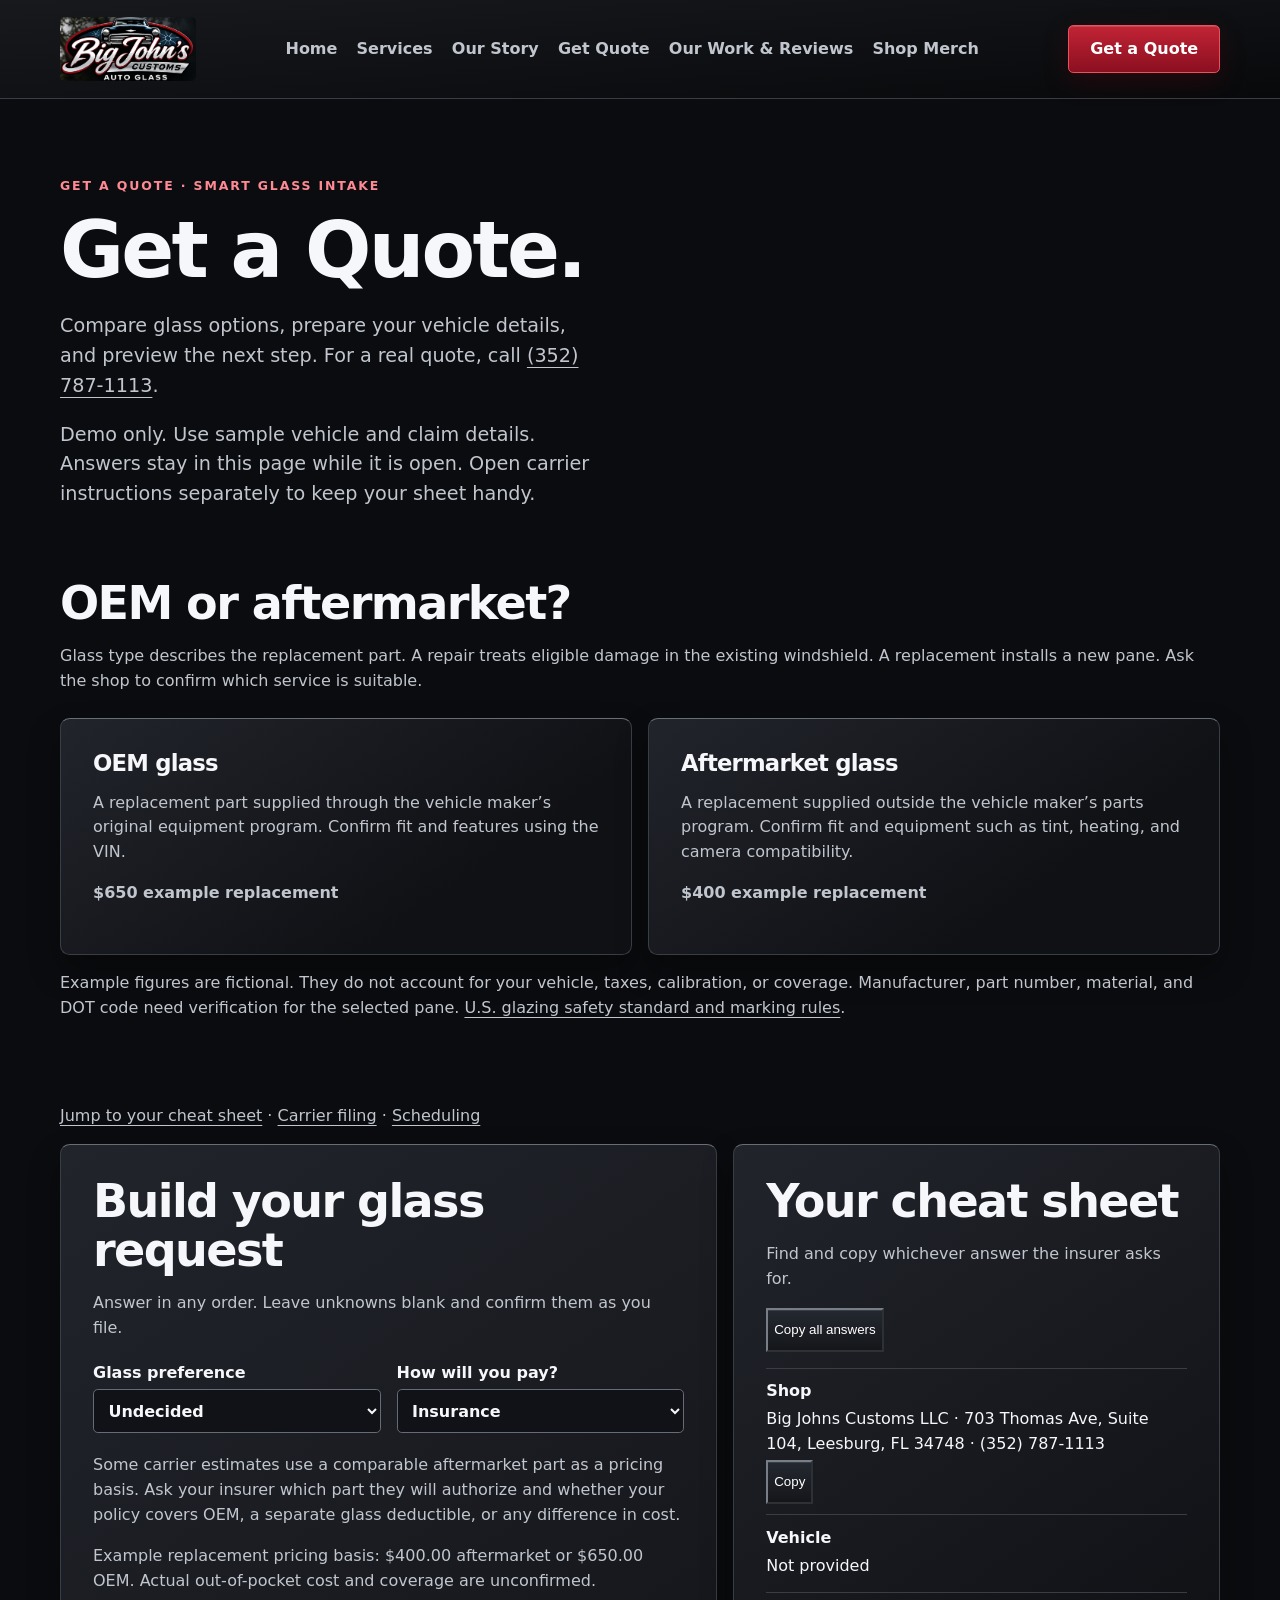
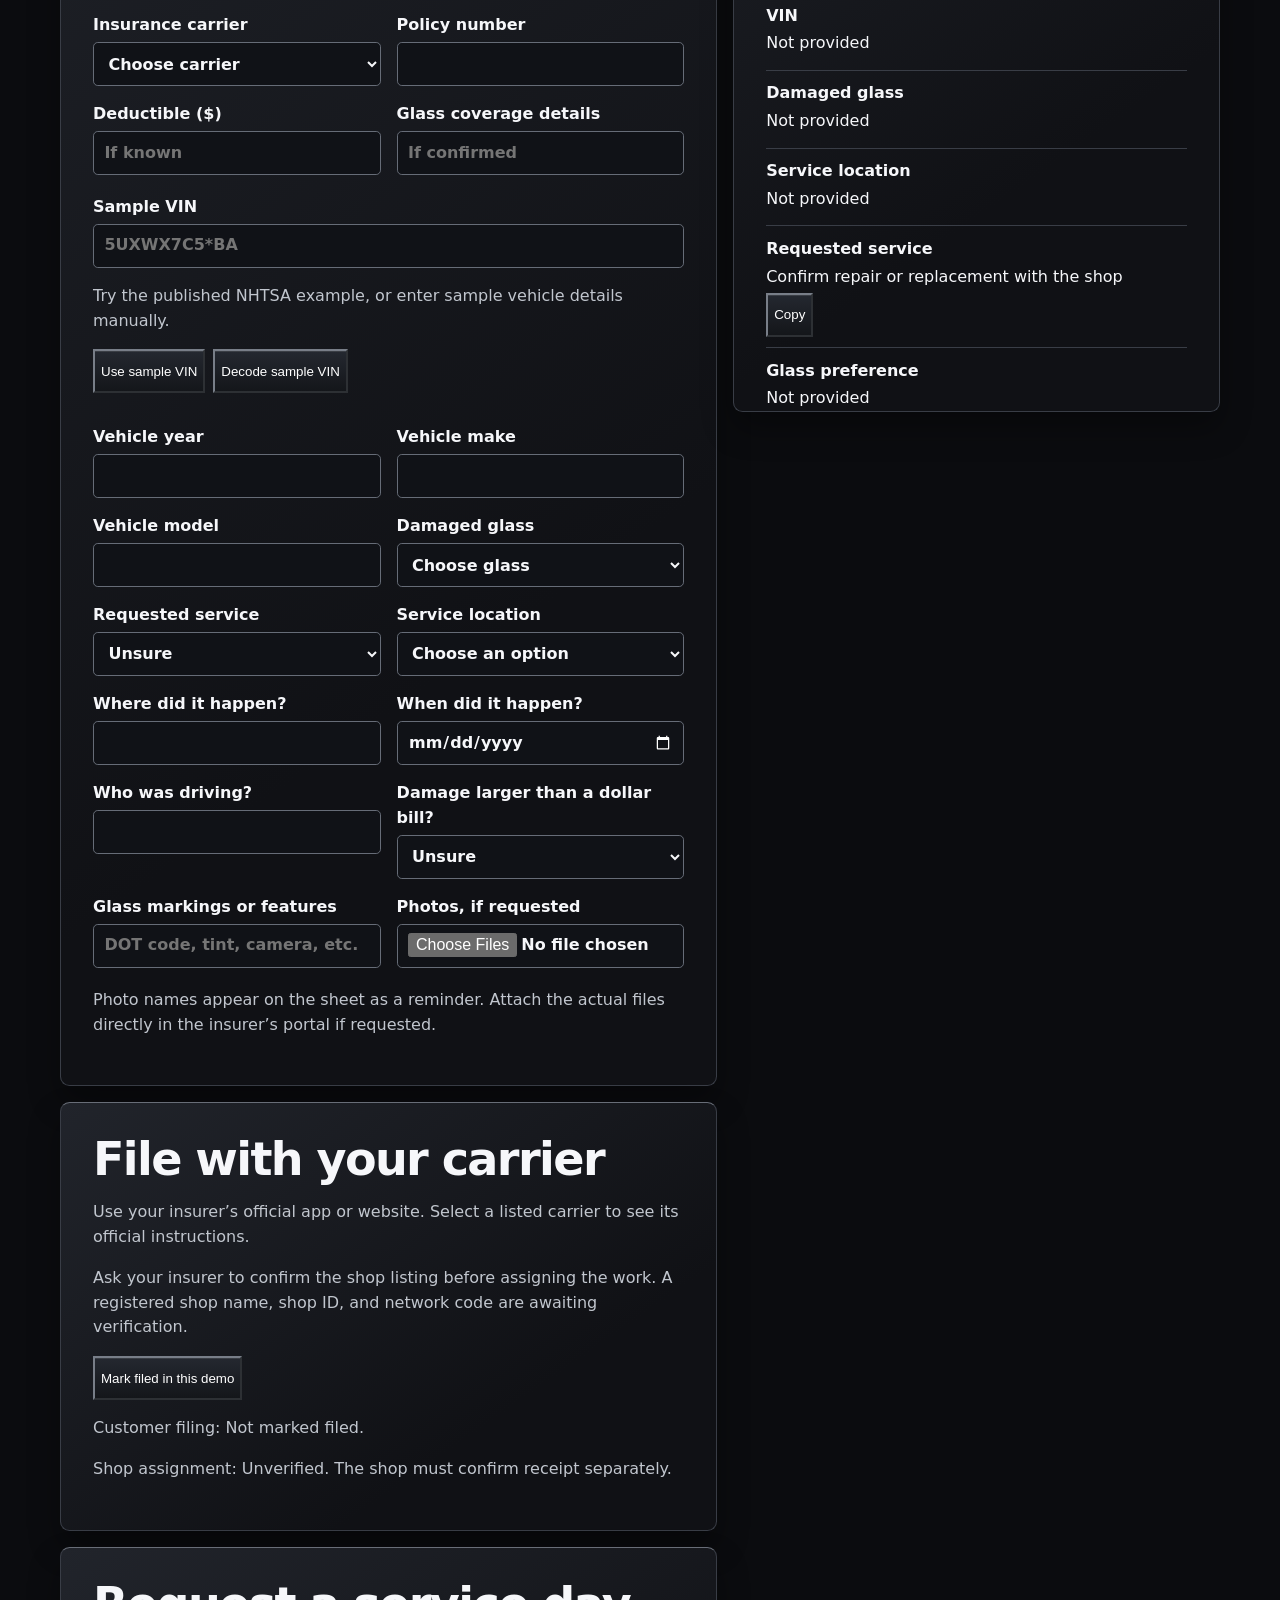
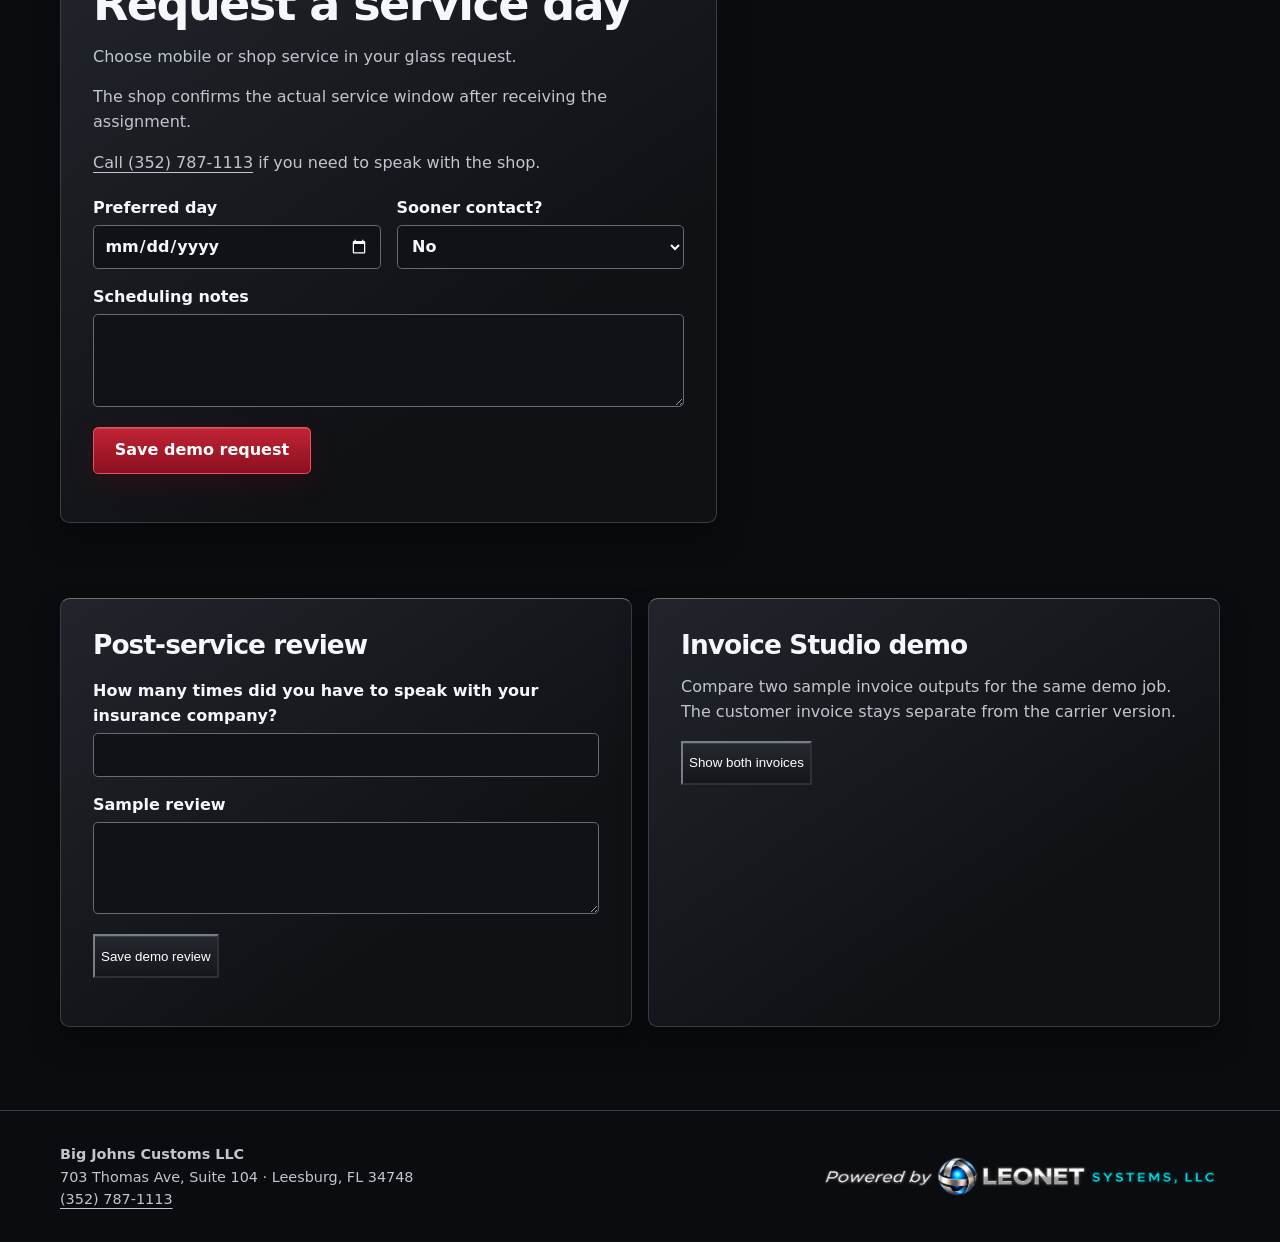
==== contact.html @ 249753dc "Add Big Johns auto glass website demo" ====
<!doctype html><html lang="en"><head><meta charset="utf-8"><meta name="viewport" content="width=device-width,initial-scale=1"><meta name="robots" content="noindex,nofollow"><title>Get a Quote | Big Johns Customs</title><link rel="stylesheet" href="styles.css"><script src="site.js" defer></script><script src="insurance.js" defer></script><meta http-equiv="Content-Security-Policy" content="default-src 'self'; form-action 'none'; connect-src 'none'; base-uri 'none'">
</head><body><a class="skip" href="#main">Skip to content</a>
<header class="header"><div class="wrap header-inner">
<a class="brand" href="index.html"><img src="assets/logo.png" alt="Big John’s Customs Auto Glass"></a>
<button class="menu secondary" type="button" aria-expanded="false" aria-controls="navigation" hidden>Menu</button>
<nav id="navigation" aria-label="Main navigation"><a href="index.html">Home</a><a href="services.html">Services</a><a href="our-story.html">Our Story</a><a href="insurance.html">Get Quote</a><a href="our-work.html">Our Work &amp; Reviews</a><a href="merch.html">Shop Merch</a></nav>
<a class="button header-quote" href="contact.html#quote">Get a Quote</a>
</div></header>
<main id="main" class="wrap insurance-page">
<section class="intro">
<p class="eyebrow">Get a Quote · Smart Glass Intake</p>
<h1>Get a Quote.</h1>
<p>Compare glass options, prepare your vehicle details, and preview the next step. For a real quote, call <a href="tel:+13527871113">(352) 787-1113</a>.</p>
<p>Demo only. Use sample vehicle and claim details. Answers stay in this page while it is open. Open carrier instructions separately to keep your sheet handy.</p>
</section>
<section class="block" id="quote" aria-labelledby="glass-options">
<h2 id="glass-options">OEM or aftermarket?</h2>
<p>Glass type describes the replacement part. A repair treats eligible damage in the existing windshield. A replacement installs a new pane. Ask the shop to confirm which service is suitable.</p>
<div class="cards two">
<article><h3>OEM glass</h3><p>A replacement part supplied through the vehicle maker’s original equipment program. Confirm fit and features using the VIN.</p><p><strong>$650 example replacement</strong></p></article>
<article><h3>Aftermarket glass</h3><p>A replacement supplied outside the vehicle maker’s parts program. Confirm fit and equipment such as tint, heating, and camera compatibility.</p><p><strong>$400 example replacement</strong></p></article>
</div>
<p>Example figures are fictional. They do not account for your vehicle, taxes, calibration, or coverage. Manufacturer, part number, material, and DOT code need verification for the selected pane. <a href="https://www.govinfo.gov/app/details/CFR-2025-title49-vol6/CFR-2025-title49-vol6-sec571-205" target="_blank" rel="noopener noreferrer">U.S. glazing safety standard and marking rules</a>.</p>
</section>
<p><a href="#sheet-heading">Jump to your cheat sheet</a> · <a href="#filing">Carrier filing</a> · <a href="#schedule">Scheduling</a></p><div class="insurance-layout">
<div>
<form id="claim" class="form-panel" autocomplete="off">
<h2>Build your glass request</h2>
<p>Answer in any order. Leave unknowns blank and confirm them as you file.</p>
<div class="fields">
<label>Glass preference<select name="preference"><option value="">Undecided</option><option>OEM</option><option>Aftermarket</option></select></label>
<label>How will you pay?<select name="payment"><option value="insurance">Insurance</option><option value="cash">Cash / out of pocket</option></select></label>
</div>
<div id="insurance-cost"><p>Some carrier estimates use a comparable aftermarket part as a pricing basis. Ask your insurer which part they will authorize and whether your policy covers OEM, a separate glass deductible, or any difference in cost.</p><p id="estimate"></p></div>
<p id="cash-cost" hidden></p>
<div id="carrier-fields" class="fields">
<label>Insurance carrier<select name="carrier"><option value="">Choose carrier</option><option value="geico">GEICO</option><option value="progressive">Progressive</option><option value="other">Other / not listed</option></select></label>
<label id="other-carrier" hidden>Carrier name<input name="otherCarrier" maxlength="80"></label><label>Policy number<input name="policy" maxlength="80"></label>
<label>Deductible ($)<input name="deductible" type="number" min="0" step=".01" placeholder="If known"></label>
<label>Glass coverage details<input name="coverage" maxlength="160" placeholder="If confirmed"></label>
<label id="carrier-question" class="full" hidden><span></span><input name="extra" maxlength="160"></label>
</div>
<div class="fields">
<div class="full"><label>Sample VIN<input name="vin" maxlength="17" placeholder="5UXWX7C5*BA" aria-describedby="vin-note"></label><p id="vin-note">Try the published NHTSA example, or enter sample vehicle details manually.</p><div class="intake-vin-actions"><button type="button" class="secondary" id="vin-sample">Use sample VIN</button><button type="button" class="secondary" id="vin-decode">Decode sample VIN</button></div><p id="vin-status" role="status"></p></div>
<label>Vehicle year<input name="year" inputmode="numeric" maxlength="4"></label>
<label>Vehicle make<input name="make" maxlength="60"></label>
<label>Vehicle model<input name="model" maxlength="60"></label>
<label>Damaged glass<select name="glass"><option value="">Choose glass</option><option>Windshield</option><option>Left front vent</option><option>Right front vent</option><option>Left front door</option><option>Right front door</option><option>Left rear door</option><option>Right rear door</option><option>Left quarter glass</option><option>Right quarter glass</option><option>Rear windshield</option><option>Front door (side unsure)</option><option>Rear door (side unsure)</option><option>Quarter glass (side unsure)</option><option>Other / unsure</option></select></label>
<label>Requested service<select name="service"><option value="">Unsure</option><option>Repair</option><option>Replacement</option></select></label>
<label>Service location<select name="serviceLocation"><option value="">Choose an option</option><option>Mobile</option><option>Leesburg shop</option><option>Either</option></select></label>
<label>Where did it happen?<input name="incidentPlace" maxlength="160"></label>
<label>When did it happen?<input name="incidentDate" type="date"></label>
<label>Who was driving?<input name="driver" maxlength="100"></label>
<label>Damage larger than a dollar bill?<select name="size"><option value="">Unsure</option><option>Yes</option><option>No</option></select></label>
<label>Glass markings or features<input name="specs" maxlength="160" placeholder="DOT code, tint, camera, etc."></label>
<label>Photos, if requested<input name="photos" type="file" accept="image/*" multiple></label>
</div>
<p>Photo names appear on the sheet as a reminder. Attach the actual files directly in the insurer’s portal if requested.</p>
</form>
<section class="form-panel insurance-panel" id="filing">
<h2>File with your carrier</h2>
<p id="carrier-instructions"></p>
<p><a id="carrier-link" target="_blank" rel="noopener noreferrer" hidden></a></p>
<p id="assignment-guide"></p>
<button class="secondary" type="button" id="mark-filed">Mark filed in this demo</button>
<p id="claim-status" role="status">Customer filing: Not marked filed.</p>
<p>Shop assignment: Unverified. The shop must confirm receipt separately.</p>
</section>
<section class="form-panel insurance-panel" id="schedule">
<h2>Request a service day</h2>
<p id="schedule-location"></p><p id="schedule-guide">The shop will confirm the appointment window after receiving the assignment.</p><p> <a href="tel:+13527871113">Call (352) 787-1113</a> if you need to speak with the shop.</p>
<form id="schedule-form">
<div class="fields">
<label>Preferred day<input name="day" type="date" required></label>
<label>Sooner contact?<select name="sooner"><option>No</option><option>Yes</option></select></label>
<label class="full">Scheduling notes<textarea name="notes" rows="3" maxlength="500"></textarea></label>
</div>
<button class="button" type="submit" disabled>Save demo request</button>
<p id="schedule-result" role="status"></p>
</form>
</section>
</div>
<aside class="form-panel insurance-sheet" aria-labelledby="sheet-heading">
<h2 id="sheet-heading" tabindex="-1">Your cheat sheet</h2>
<p>Find and copy whichever answer the insurer asks for.</p>
<button type="button" class="secondary" id="copy-all">Copy all answers</button>
<p id="copy-status" role="status"></p>
<dl id="sheet"></dl>
</aside>
</div>
<section class="block cards two" aria-label="Demo records">
<article><h2>Post-service review</h2>
<form id="feedback-form">
<div class="fields">
<label class="full">How many times did you have to speak with your insurance company?<input name="calls" type="number" min="0" step="1" required></label>
<label class="full">Sample review<textarea name="review" rows="3" maxlength="500"></textarea></label>
</div><button class="secondary" type="submit" disabled>Save demo review</button><p id="feedback-result" role="status"></p>
</form></article>
<article><h2>Invoice Studio demo</h2>
<p>Compare two sample invoice outputs for the same demo job. The customer invoice stays separate from the carrier version.</p>
<button class="secondary" type="button" id="show-invoices">Show both invoices</button>
<div id="invoices" hidden><h3>Standard customer invoice</h3><pre id="customer-invoice"></pre><h3>Insurance invoice</h3><pre id="carrier-invoice"></pre></div>
</article>
</section>
</main>
<footer><div class="wrap footer-inner"><div><strong>Big Johns Customs LLC</strong><br>703 Thomas Ave, Suite 104 · Leesburg, FL 34748<br><a href="tel:+13527871113">(352) 787-1113</a></div><div class="leonet-footer"><img src="assets/leonet-footer.png" alt="Powered by LeoNet Systems, LLC" width="2048" height="682"></div></div></footer>
</body></html>
---- styles.css ----
:root {
  color-scheme: dark;
  --black: #0b0c0f;
  --surface: #14161b;
  --line: #393d46;
  --ink: #f6f7fa;
  --muted: #c1c6ce;
  --red: #b41829;
  --bright: #ff8a94;
  font: 100%/1.55 system-ui, "Segoe UI", sans-serif;
}
*, *::before, *::after { box-sizing: border-box; }
body { margin: 0; background: var(--black); color: var(--ink); }
img { display: block; max-width: 100%; }
[hidden] { display: none !important; }
a { color: inherit; text-underline-offset: .25em; }
:focus-visible { outline: 3px solid #ffabb2; outline-offset: 4px; }
.wrap { width: min(1160px, calc(100% - 3rem)); margin-inline: auto; }
.skip { position: fixed; inset: .5rem auto auto .5rem; z-index: 5; background: white; color: black; padding: .75rem; transform: translateY(-160%); }
.skip:focus { transform: none; }
.header { border-bottom: 1px solid var(--line); background: linear-gradient(175deg,#17191d,#08090b); }
.header-inner { display: flex; align-items: center; justify-content: space-between; gap: 1.5rem; min-height: 6.15rem; }
.brand img { width: 136px; border-radius: .3rem; }
nav { display: flex; gap: clamp(1rem,3vw,2.6rem); }
nav a { text-decoration: none; color: var(--muted); font-weight: 650; padding: .7rem 0; }
nav a:hover, nav a[aria-current] { color: white; box-shadow: inset 0 -2px #ef4254; }
.button, .menu { display: inline-flex; align-items: center; justify-content: center; min-height: 46px; padding: .65rem 1.3rem; border: 1px solid #e8515e; border-radius: .32rem; color: white; font: inherit; font-weight: 780; text-decoration: none; cursor: pointer; background: linear-gradient(#c12435,#8b0f20); box-shadow: inset 0 1px #ffffff26,0 8px 25px #75001140; transition: filter .18s ease; }
.button:hover, .menu:hover { filter: brightness(1.2); }
.secondary { border-color: #787e88; background: linear-gradient(#242830,#14161a); box-shadow: inset 0 1px #ffffff1a; }
.hero { position: relative; isolation: isolate; display: grid; align-items: center; min-height: clamp(31rem,47vw,42rem); overflow: hidden; background: #111319; }
.hero-photo { position: absolute; z-index: -2; width: 70%; height: 100%; right: 0; top: 0; object-fit: cover; object-position: center 54%; }
.hero::after { content: ""; position: absolute; z-index: -1; inset: 0; background: linear-gradient(90deg,#0b0c0f 24%,#0b0c0ff2 34%,#0b0c0f18 77%),linear-gradient(0deg,#0b0c0fa8,transparent 35%); }
.hero-copy { padding-block: 4rem; }
.eyebrow { margin: 0 0 .85rem; color: var(--bright); text-transform: uppercase; letter-spacing: .15em; font-size: .78rem; font-weight: 800; }
h1, h2, h3 { line-height: 1.06; margin: 0 0 .85rem; letter-spacing: -.035em; }
h1 { font-size: clamp(3rem,6.1vw,6.1rem); font-weight: 900; }
h1 em { font-style: normal; color: #e0e3e8; }
h2 { font-size: clamp(1.65rem,3.6vw,3.1rem); }
h3 { font-size: 1.42rem; }
p, address { color: var(--muted); }
.hero-copy > p:not(.eyebrow), .intro > p:not(.eyebrow) { max-width: 44ch; font-size: clamp(1rem,1.5vw,1.2rem); }
.actions { display: flex; flex-wrap: wrap; gap: .75rem; margin-top: 1.65rem; }
.strip { background: linear-gradient(#272a30,#17191e); border-block: 1px solid var(--line); }
.strip-grid { display: grid; grid-template-columns: repeat(3,1fr); text-align: center; }
.strip span { padding: 1rem .55rem; font-weight: 740; }
.strip span + span { border-left: 1px solid var(--line); }
.block { padding-block: clamp(1.8rem,4vw,4rem); }
.intro { padding-top: clamp(2.4rem,6vw,5rem); }
.intro .button { margin-top: .65rem; }
.cards { display: grid; grid-template-columns: repeat(3,minmax(0,1fr)); gap: 1rem; margin-top: 1.5rem; }
.cards.two { grid-template-columns: repeat(2,minmax(0,1fr)); }
.cards article, .form-panel { border: 1px solid var(--line); border-top-color: #686d77; border-radius: .6rem; background: linear-gradient(145deg,#21242b,#101115 70%); padding: clamp(1.1rem,3vw,2rem); box-shadow: 0 1rem 2rem #0005; }
.cards article h2 { font-size: 1.65rem; }
.cards article span { display: block; color: var(--bright); font-size: .8rem; font-weight: 750; letter-spacing: .1em; margin-bottom: .9rem; text-transform: uppercase; }
.cards a, .text-link, .phone { color: var(--bright); font-weight: 760; }
.split { display: grid; grid-template-columns: 1.12fr 1fr; align-items: center; gap: clamp(1.2rem,5vw,4.2rem); }
.split img { width: 100%; aspect-ratio: 16 / 10; object-fit: cover; border: 1px solid var(--line); border-radius: .5rem; }
.quote-band { margin-top: 2rem; padding-block: 2.5rem; border-block: 1px solid #73434a; background: radial-gradient(ellipse at 85% 50%,#3a1018,#171218 68%); }
.quote-inner, .footer-inner { display: flex; justify-content: space-between; align-items: center; gap: 1rem; flex-wrap: wrap; }
.quote-inner h2 { margin: 0; }
footer { padding-block: 2rem; color: var(--muted); font-size: .9rem; border-top: 1px solid var(--line); }
.leonet-footer {
  position: relative;
  width: min(400px, 100%);
  aspect-ratio: 1912 / 226;
  margin-inline-start: auto;
  overflow: hidden;
}
/* Frame the visible mark with a small margin inside the original PNG. */
.leonet-footer img {
  position: absolute;
  width: calc(100% * 2048 / 1912);
  max-width: none;
  height: auto;
  left: calc(-100% * 72 / 1912);
  top: calc(-100% * 228 / 226);
}
.contact-grid { display: grid; grid-template-columns: minmax(0,1fr) minmax(0,2fr); align-items: start; gap: clamp(1.5rem,5vw,4rem); }
.contact-info h2 { font-size: 1.8rem; }
.phone { display: inline-block; font-size: 1.25rem; margin-bottom: .9rem; }
address { font-style: normal; }
.fields { display: grid; grid-template-columns: repeat(2,minmax(0,1fr)); gap: 1rem; margin: 1.25rem 0; }
.full { grid-column: 1 / -1; }
label { display: grid; align-content: start; gap: .25rem; font-weight: 650; }
label small { font-weight: normal; color: var(--muted); }
input, select, textarea { width: 100%; min-height: 44px; padding: .5rem .65rem; font: inherit; color: var(--ink); background: #101217; border: 1px solid #666c77; border-radius: .3rem; }
textarea { resize: vertical; }
.form-result { padding: 1rem; border: 1px solid #69b68e; background: #10251d; color: #effff6; border-radius: .3rem; }
.glass-explorer {
  display: grid;
  grid-template-columns: minmax(0, 1.65fr) minmax(0, 1fr);
  border: 1px solid var(--line);
  border-radius: .75rem;
  overflow: hidden;
  background: #14161b;
}
.vehicle-stage {
  display: grid;
  align-content: center;
  background: radial-gradient(ellipse at 50% 38%, #323b47, #11141a 73%);
  padding: .5rem .75rem 1rem;
}
#glass-vehicle { display: block; width: 100%; height: auto; max-height: 32rem; object-fit: contain; background: #000; }
.glass-parts { display: flex; flex-wrap: wrap; gap: .45rem; }
.glass-parts button {
  min-height: 44px;
  padding: .45rem .75rem;
  background: #20242c;
  color: var(--ink);
  border: 1px solid #666c77;
  border-radius: .35rem;
  font: inherit;
  font-weight: 650;
  cursor: pointer;
}
.glass-parts button:hover { background: #343b46; }
.glass-parts button[aria-pressed="true"] { background: #163749; border-color: #8bd4ed; }
.glass-details { padding: clamp(1rem, 3vw, 2rem); border-left: 1px solid var(--line); }
.glass-description { min-height: 11rem; margin-top: 1.3rem; padding-top: 1.3rem; border-top: 1px solid var(--line); }
@media (max-width: 760px) {
  .glass-explorer { grid-template-columns: 1fr; }
  .glass-details { border-left: 0; border-top: 1px solid var(--line); }
}
@media (max-width: 760px) {
  .wrap { width: calc(100% - 2rem); }
  .header-inner { min-height: 4.5rem; flex-wrap: wrap; gap: .6rem; padding-block: .5rem; }
  .brand { margin-right: auto; }
  .brand img { width: 102px; }
  .header-quote { order: 0; }
  nav { width: 100%; order: 1; justify-content: space-between; gap: .4rem; }
  .menu, .header-quote { padding-inline: .65rem; }
  .hero { min-height: 0; align-items: end; }
  .hero-photo { width: 100%; height: 56%; object-position: center 56%; }
  .hero::after { background: linear-gradient(0deg,#0b0c0f 50%,#0b0c0f00 84%); }
  .hero-copy { padding-block: clamp(12rem,48vw,20rem) 2rem; }
  .strip span { font-size: .78rem; }
  .cards, .split, .contact-grid { grid-template-columns: 1fr; }
}
@media (max-width: 460px) {
  .cards.two, .fields { grid-template-columns: 1fr; }
  h1 { font-size: clamp(2.6rem,11vw,3.2rem); }
}
@media (prefers-reduced-motion: reduce) {
  *, *::before, *::after { transition: none !important; }
}



#glass-vehicle, .orbit-dial { touch-action: pan-y; cursor: grab; }
#glass-vehicle:active, .orbit-dial:active { cursor: grabbing; }
.orbit-dial { justify-self: center; display: grid; grid-auto-flow: column; align-items: center; gap: .45rem; margin-top: .7rem; padding: .45rem .75rem; min-height: 44px; border: 1px solid #737986; border-radius: 999px; background: #17191f; color: #fff; }
.orbit-dial span { font-size: 1.35rem; }
.orbit-hint { text-align: center; font-size: .9rem; margin: .35rem 0 0; }

/* Insurance cheat sheet */
.insurance-page { padding-bottom: 2rem; }
.insurance-layout { display: grid; grid-template-columns: minmax(0,1.35fr) minmax(0,1fr); align-items: start; gap: 1rem; }
.insurance-panel { margin-top: 1rem; }
.insurance-sheet { position: sticky; top: 1rem; max-height: calc(100vh - 2rem); overflow: auto; }
.insurance-sheet dl > div { border-top: 1px solid var(--line); padding: .65rem 0; }
.insurance-sheet dt { font-weight: 700; }
.insurance-sheet dd { margin: .2rem 0; overflow-wrap: anywhere; }
.insurance-page button { min-height: 44px; }
.insurance-page input[type=file] { max-width: 100%; min-width: 0; }
.insurance-page pre { white-space: pre-wrap; overflow-wrap: anywhere; }
.insurance-page [hidden] { display: none !important; }
@media (max-width: 850px) {
  .insurance-layout { grid-template-columns: 1fr; }
  .insurance-layout > div { display: contents; }
  .insurance-sheet { position: static; max-height: none; grid-row: 2; }
}

/* Our Work & Reviews */
.header nav { flex-wrap: wrap; column-gap: clamp(.75rem, 1.5vw, 1.6rem); row-gap: .15rem; }
.header nav a { white-space: nowrap; }
.header-quote { flex-shrink: 0; }
.work-page { padding-bottom: 3rem; }
.work-controls { display: flex; flex-wrap: wrap; align-items: center; gap: .55rem; margin-block: .85rem; }
.work-controls [aria-pressed="true"], .work-thumb[aria-pressed="true"] { border-color: #ef5367; background: #321b23; }
.work-gallery, .review-card { border: 1px solid var(--line); border-radius: .8rem; background: linear-gradient(145deg,#252831,#101115 75%); }
.work-gallery { overflow: hidden; }
.work-stage { background: #07080a; touch-action: pan-y; }
.work-stage:empty { display: none; }
.work-stage video, .work-stage img { width: 100%; display: block; max-height: 34rem; object-fit: contain; }
.work-photo-button { border: 0; padding: 0; background: #07080a; width: 100%; display: block; cursor: zoom-in; }
.work-compare { position: relative; aspect-ratio: 4 / 3; max-height: 34rem; overflow: hidden; background: #07080a; }
.work-compare .work-photo-button { position: absolute; inset: 0; height: 100%; }
.work-compare img { height: 100%; }
.work-compare::after { content: ""; pointer-events: none; position: absolute; top: 0; bottom: 0; left: var(--split,50%); border-left: 2px solid #f6f3f4; }
.work-compare-controls { display: flex; align-items: center; gap: .6rem; padding: .75rem 1rem; }
.work-compare-controls input { flex: 1; min-width: 0; accent-color: #ef5367; padding: 0; }
.work-caption { display: flex; justify-content: space-between; gap: 1rem; padding: 1rem; }
.work-caption h3 { margin: .2rem 0; }
.work-caption p { margin: .25rem 0; }
.work-caption .work-controls { flex-wrap: nowrap; align-self: start; }
.work-thumbs { display: flex; overflow-x: auto; gap: .65rem; padding: 0 1rem 1rem; }
.work-thumb { flex: 0 0 9.5rem; background: #191b21; color: inherit; border: 1px solid var(--line); border-radius: .5rem; overflow: hidden; padding: 0; text-align: left; }
.work-thumb img { display: block; width: 100%; height: 5rem; object-fit: cover; }
.work-thumb span { display: block; padding: .45rem; }
.work-lightbox { background: #101115; color: inherit; border: 1px solid var(--line); border-radius: .75rem; max-width: 94vw; padding: .75rem; }
.work-lightbox::backdrop { background: #000d; }
.work-lightbox img { display: block; max-width: 100%; max-height: 77vh; object-fit: contain; margin-top: .5rem; }
.review-card blockquote { margin: 0; color: #fff; font-size: clamp(1.25rem,3vw,2rem); }
.work-demo { margin-top: 2rem; }
.work-demo summary { cursor: pointer; font-weight: 700; }
.work-record { display: flex; align-items: center; flex-wrap: wrap; gap: .65rem; min-width: 0; border: 1px solid var(--line); margin-block: .7rem; padding: .65rem; }
.work-record input { width: auto; min-height: auto; }
.work-page button { min-height: 44px; }
.work-page [hidden], .work-home-feature[hidden] { display: none !important; }
@media (prefers-reduced-motion: no-preference) {
  .work-thumb, .work-controls button { transition: background-color .2s, border-color .2s; }
}

/* Smart intake */
.intake-vin-actions { display:flex; gap:.5rem; flex-wrap:wrap; }
.insurance-page #quote { scroll-margin-top:1rem; }
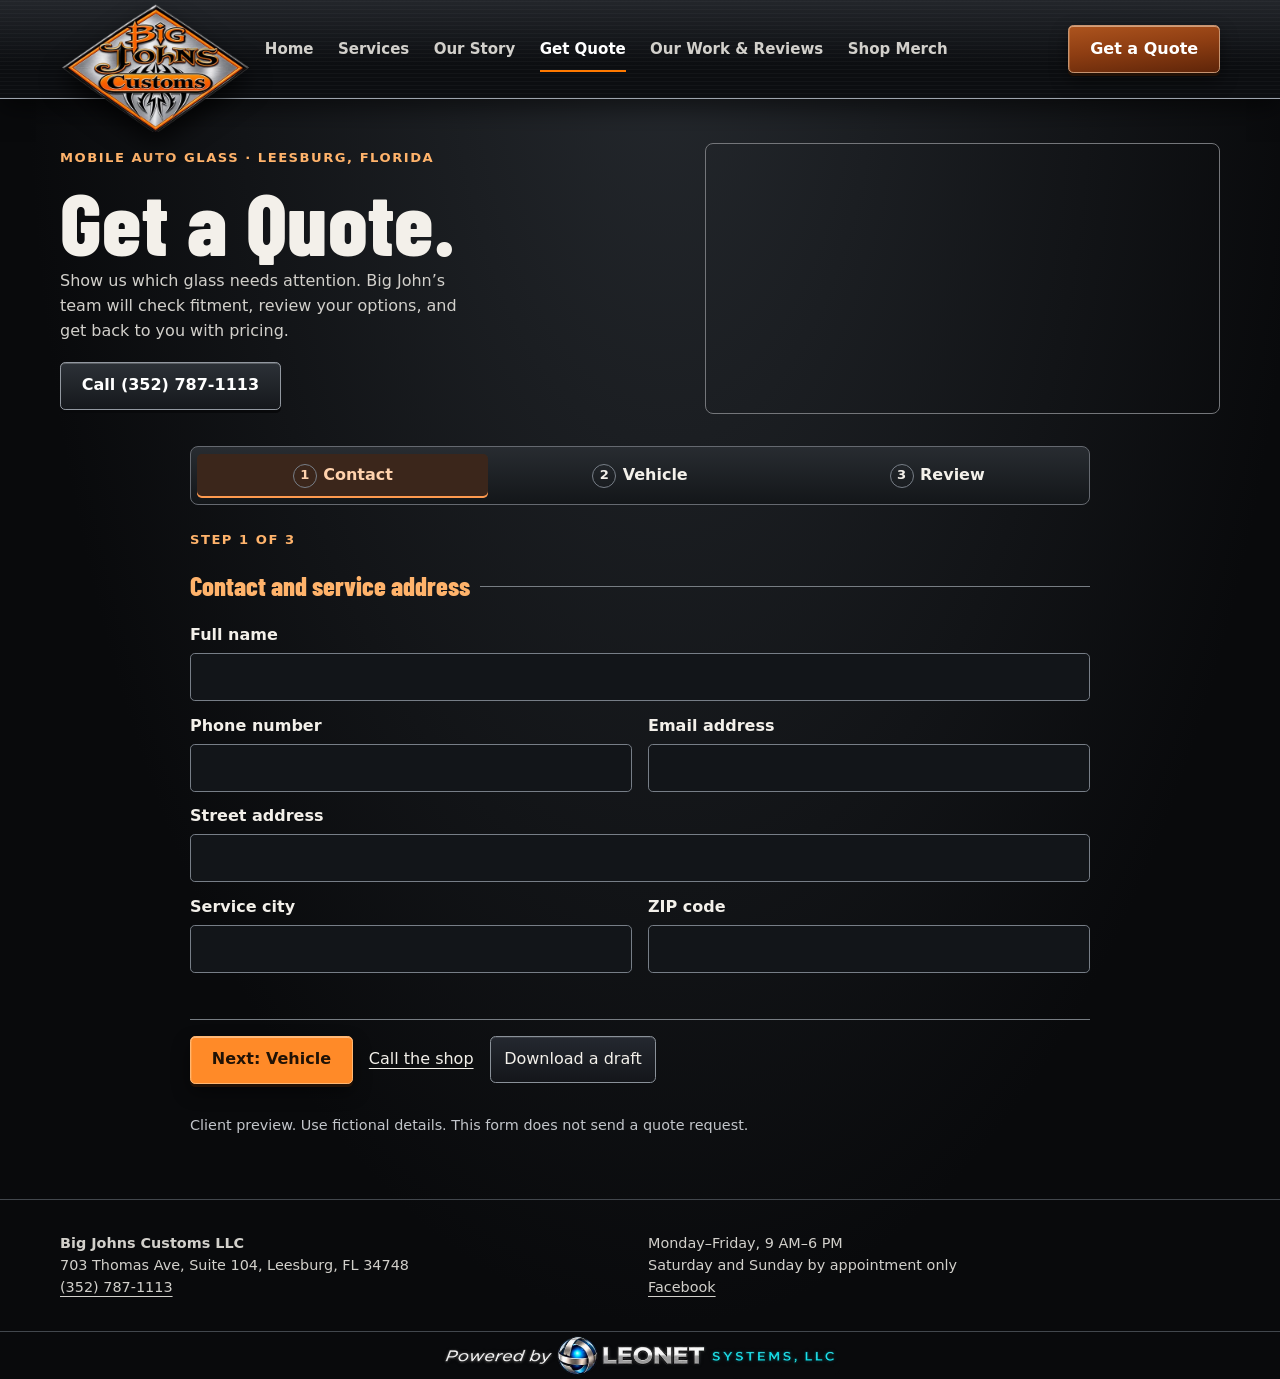
==== commit 8fa48c90: "Update Big John's client reveal preview" ====
--- a/contact.html
+++ b/contact.html
@@ -1,107 +1 @@
-<!doctype html><html lang="en"><head><meta charset="utf-8"><meta name="viewport" content="width=device-width,initial-scale=1"><meta name="robots" content="noindex,nofollow"><title>Get a Quote | Big Johns Customs</title><link rel="stylesheet" href="styles.css"><script src="site.js" defer></script><script src="insurance.js" defer></script><meta http-equiv="Content-Security-Policy" content="default-src 'self'; form-action 'none'; connect-src 'none'; base-uri 'none'">
-</head><body><a class="skip" href="#main">Skip to content</a>
-<header class="header"><div class="wrap header-inner">
-<a class="brand" href="index.html"><img src="assets/logo.png" alt="Big John’s Customs Auto Glass"></a>
-<button class="menu secondary" type="button" aria-expanded="false" aria-controls="navigation" hidden>Menu</button>
-<nav id="navigation" aria-label="Main navigation"><a href="index.html">Home</a><a href="services.html">Services</a><a href="our-story.html">Our Story</a><a href="insurance.html">Get Quote</a><a href="our-work.html">Our Work &amp; Reviews</a><a href="merch.html">Shop Merch</a></nav>
-<a class="button header-quote" href="contact.html#quote">Get a Quote</a>
-</div></header>
-<main id="main" class="wrap insurance-page">
-<section class="intro">
-<p class="eyebrow">Get a Quote · Smart Glass Intake</p>
-<h1>Get a Quote.</h1>
-<p>Compare glass options, prepare your vehicle details, and preview the next step. For a real quote, call <a href="tel:+13527871113">(352) 787-1113</a>.</p>
-<p>Demo only. Use sample vehicle and claim details. Answers stay in this page while it is open. Open carrier instructions separately to keep your sheet handy.</p>
-</section>
-<section class="block" id="quote" aria-labelledby="glass-options">
-<h2 id="glass-options">OEM or aftermarket?</h2>
-<p>Glass type describes the replacement part. A repair treats eligible damage in the existing windshield. A replacement installs a new pane. Ask the shop to confirm which service is suitable.</p>
-<div class="cards two">
-<article><h3>OEM glass</h3><p>A replacement part supplied through the vehicle maker’s original equipment program. Confirm fit and features using the VIN.</p><p><strong>$650 example replacement</strong></p></article>
-<article><h3>Aftermarket glass</h3><p>A replacement supplied outside the vehicle maker’s parts program. Confirm fit and equipment such as tint, heating, and camera compatibility.</p><p><strong>$400 example replacement</strong></p></article>
-</div>
-<p>Example figures are fictional. They do not account for your vehicle, taxes, calibration, or coverage. Manufacturer, part number, material, and DOT code need verification for the selected pane. <a href="https://www.govinfo.gov/app/details/CFR-2025-title49-vol6/CFR-2025-title49-vol6-sec571-205" target="_blank" rel="noopener noreferrer">U.S. glazing safety standard and marking rules</a>.</p>
-</section>
-<p><a href="#sheet-heading">Jump to your cheat sheet</a> · <a href="#filing">Carrier filing</a> · <a href="#schedule">Scheduling</a></p><div class="insurance-layout">
-<div>
-<form id="claim" class="form-panel" autocomplete="off">
-<h2>Build your glass request</h2>
-<p>Answer in any order. Leave unknowns blank and confirm them as you file.</p>
-<div class="fields">
-<label>Glass preference<select name="preference"><option value="">Undecided</option><option>OEM</option><option>Aftermarket</option></select></label>
-<label>How will you pay?<select name="payment"><option value="insurance">Insurance</option><option value="cash">Cash / out of pocket</option></select></label>
-</div>
-<div id="insurance-cost"><p>Some carrier estimates use a comparable aftermarket part as a pricing basis. Ask your insurer which part they will authorize and whether your policy covers OEM, a separate glass deductible, or any difference in cost.</p><p id="estimate"></p></div>
-<p id="cash-cost" hidden></p>
-<div id="carrier-fields" class="fields">
-<label>Insurance carrier<select name="carrier"><option value="">Choose carrier</option><option value="geico">GEICO</option><option value="progressive">Progressive</option><option value="other">Other / not listed</option></select></label>
-<label id="other-carrier" hidden>Carrier name<input name="otherCarrier" maxlength="80"></label><label>Policy number<input name="policy" maxlength="80"></label>
-<label>Deductible ($)<input name="deductible" type="number" min="0" step=".01" placeholder="If known"></label>
-<label>Glass coverage details<input name="coverage" maxlength="160" placeholder="If confirmed"></label>
-<label id="carrier-question" class="full" hidden><span></span><input name="extra" maxlength="160"></label>
-</div>
-<div class="fields">
-<div class="full"><label>Sample VIN<input name="vin" maxlength="17" placeholder="5UXWX7C5*BA" aria-describedby="vin-note"></label><p id="vin-note">Try the published NHTSA example, or enter sample vehicle details manually.</p><div class="intake-vin-actions"><button type="button" class="secondary" id="vin-sample">Use sample VIN</button><button type="button" class="secondary" id="vin-decode">Decode sample VIN</button></div><p id="vin-status" role="status"></p></div>
-<label>Vehicle year<input name="year" inputmode="numeric" maxlength="4"></label>
-<label>Vehicle make<input name="make" maxlength="60"></label>
-<label>Vehicle model<input name="model" maxlength="60"></label>
-<label>Damaged glass<select name="glass"><option value="">Choose glass</option><option>Windshield</option><option>Left front vent</option><option>Right front vent</option><option>Left front door</option><option>Right front door</option><option>Left rear door</option><option>Right rear door</option><option>Left quarter glass</option><option>Right quarter glass</option><option>Rear windshield</option><option>Front door (side unsure)</option><option>Rear door (side unsure)</option><option>Quarter glass (side unsure)</option><option>Other / unsure</option></select></label>
-<label>Requested service<select name="service"><option value="">Unsure</option><option>Repair</option><option>Replacement</option></select></label>
-<label>Service location<select name="serviceLocation"><option value="">Choose an option</option><option>Mobile</option><option>Leesburg shop</option><option>Either</option></select></label>
-<label>Where did it happen?<input name="incidentPlace" maxlength="160"></label>
-<label>When did it happen?<input name="incidentDate" type="date"></label>
-<label>Who was driving?<input name="driver" maxlength="100"></label>
-<label>Damage larger than a dollar bill?<select name="size"><option value="">Unsure</option><option>Yes</option><option>No</option></select></label>
-<label>Glass markings or features<input name="specs" maxlength="160" placeholder="DOT code, tint, camera, etc."></label>
-<label>Photos, if requested<input name="photos" type="file" accept="image/*" multiple></label>
-</div>
-<p>Photo names appear on the sheet as a reminder. Attach the actual files directly in the insurer’s portal if requested.</p>
-</form>
-<section class="form-panel insurance-panel" id="filing">
-<h2>File with your carrier</h2>
-<p id="carrier-instructions"></p>
-<p><a id="carrier-link" target="_blank" rel="noopener noreferrer" hidden></a></p>
-<p id="assignment-guide"></p>
-<button class="secondary" type="button" id="mark-filed">Mark filed in this demo</button>
-<p id="claim-status" role="status">Customer filing: Not marked filed.</p>
-<p>Shop assignment: Unverified. The shop must confirm receipt separately.</p>
-</section>
-<section class="form-panel insurance-panel" id="schedule">
-<h2>Request a service day</h2>
-<p id="schedule-location"></p><p id="schedule-guide">The shop will confirm the appointment window after receiving the assignment.</p><p> <a href="tel:+13527871113">Call (352) 787-1113</a> if you need to speak with the shop.</p>
-<form id="schedule-form">
-<div class="fields">
-<label>Preferred day<input name="day" type="date" required></label>
-<label>Sooner contact?<select name="sooner"><option>No</option><option>Yes</option></select></label>
-<label class="full">Scheduling notes<textarea name="notes" rows="3" maxlength="500"></textarea></label>
-</div>
-<button class="button" type="submit" disabled>Save demo request</button>
-<p id="schedule-result" role="status"></p>
-</form>
-</section>
-</div>
-<aside class="form-panel insurance-sheet" aria-labelledby="sheet-heading">
-<h2 id="sheet-heading" tabindex="-1">Your cheat sheet</h2>
-<p>Find and copy whichever answer the insurer asks for.</p>
-<button type="button" class="secondary" id="copy-all">Copy all answers</button>
-<p id="copy-status" role="status"></p>
-<dl id="sheet"></dl>
-</aside>
-</div>
-<section class="block cards two" aria-label="Demo records">
-<article><h2>Post-service review</h2>
-<form id="feedback-form">
-<div class="fields">
-<label class="full">How many times did you have to speak with your insurance company?<input name="calls" type="number" min="0" step="1" required></label>
-<label class="full">Sample review<textarea name="review" rows="3" maxlength="500"></textarea></label>
-</div><button class="secondary" type="submit" disabled>Save demo review</button><p id="feedback-result" role="status"></p>
-</form></article>
-<article><h2>Invoice Studio demo</h2>
-<p>Compare two sample invoice outputs for the same demo job. The customer invoice stays separate from the carrier version.</p>
-<button class="secondary" type="button" id="show-invoices">Show both invoices</button>
-<div id="invoices" hidden><h3>Standard customer invoice</h3><pre id="customer-invoice"></pre><h3>Insurance invoice</h3><pre id="carrier-invoice"></pre></div>
-</article>
-</section>
-</main>
-<footer><div class="wrap footer-inner"><div><strong>Big Johns Customs LLC</strong><br>703 Thomas Ave, Suite 104 · Leesburg, FL 34748<br><a href="tel:+13527871113">(352) 787-1113</a></div><div class="leonet-footer"><img src="assets/leonet-footer.png" alt="Powered by LeoNet Systems, LLC" width="2048" height="682"></div></div></footer>
-</body></html>
+<!doctype html><html lang="en"><head><meta charset="utf-8"><meta name="robots" content="noindex"><meta http-equiv="refresh" content="0; url=quote.html#quote"><title>Get a Quote | Big John's Customs</title></head><body><p><a href="quote.html#quote">Continue to Get a Quote</a></p></body></html>
